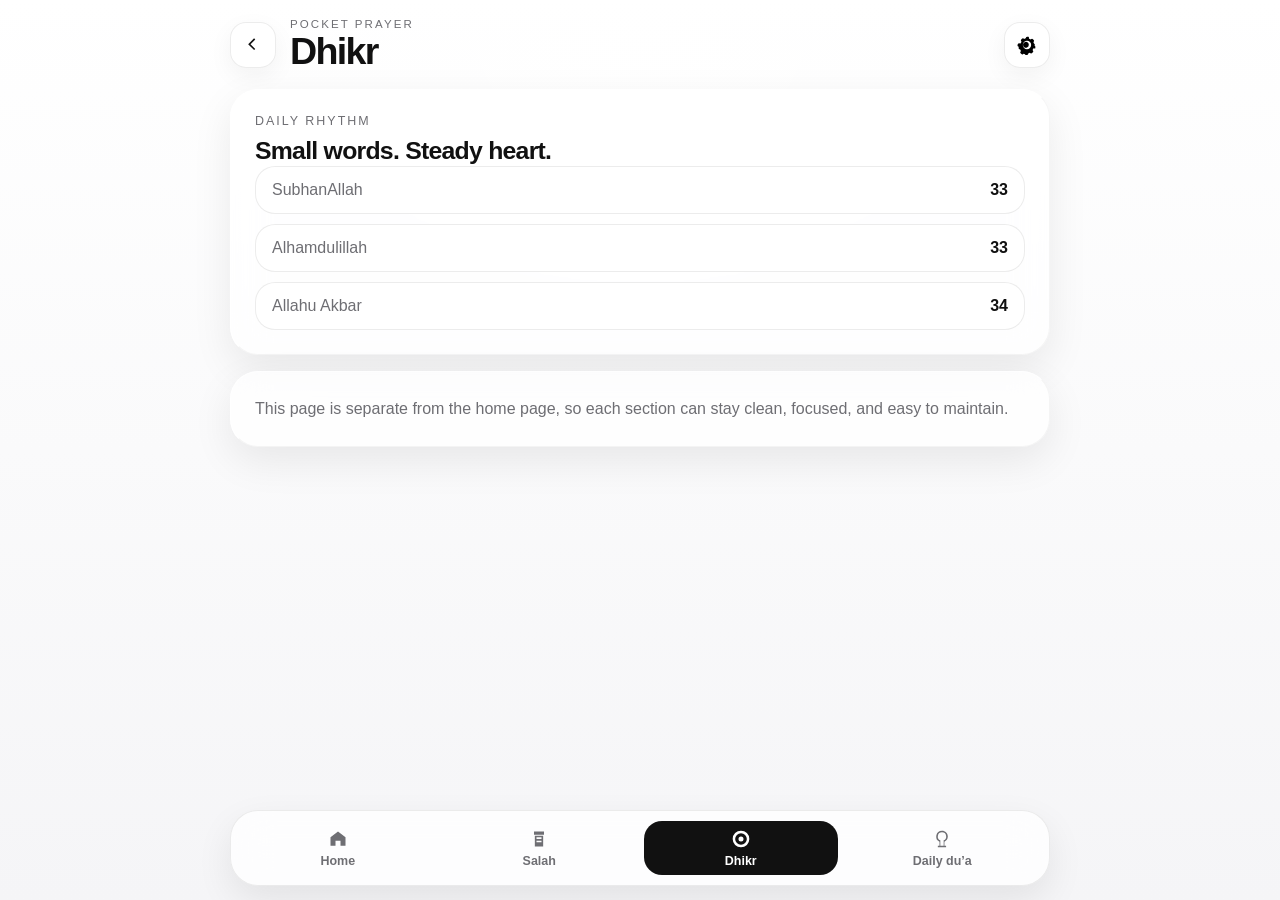
==== dhikr.html @ df2188ff "Initial commit" ====
<!DOCTYPE html>
<html lang="en">
<head>
  <meta charset="UTF-8" />
  <meta name="viewport" content="width=device-width, initial-scale=1.0, viewport-fit=cover" />
  <title>Dhikr — Pocket Prayer</title>
  <link rel="stylesheet" href="css/style.css" />
</head>
<body>
  <div class="app-shell">
    <header class="topbar">
      <div class="topbar__left">
        <a class="back-link" href="index.html" aria-label="Back to home">
          <svg viewBox="0 0 24 24" aria-hidden="true"><path d="M14.7 5.3 9 11l5.7 5.7-1.4 1.4L6.2 11l7.1-7.1 1.4 1.4Z"/></svg>
        </a>
        <div>
          <p class="eyebrow">POCKET PRAYER</p>
          <h1>Dhikr</h1>
        </div>
      </div>
      <button class="icon-button" type="button" aria-label="Open settings">
        <svg viewBox="0 0 24 24" aria-hidden="true">
          <path d="M12 8.5A3.5 3.5 0 1 0 12 15a3.5 3.5 0 0 0 0-6.5Zm9.4 2.2-.9-.2a8.1 8.1 0 0 0-.8-1.9l.5-.8a1.5 1.5 0 0 0-.2-1.9l-.9-.9a1.5 1.5 0 0 0-1.9-.2l-.8.5a8.1 8.1 0 0 0-1.9-.8l-.2-.9A1.5 1.5 0 0 0 13.8 2h-1.6A1.5 1.5 0 0 0 10.8 3l-.2.9c-.7.2-1.4.5-1.9.8l-.8-.5a1.5 1.5 0 0 0-1.9.2l-.9.9a1.5 1.5 0 0 0-.2 1.9l.5.8c-.3.6-.6 1.2-.8 1.9l-.9.2A1.5 1.5 0 0 0 2 14.2v1.6A1.5 1.5 0 0 0 3 17.2l.9.2c.2.7.5 1.4.8 1.9l-.5.8a1.5 1.5 0 0 0 .2 1.9l.9.9a1.5 1.5 0 0 0 1.9.2l.8-.5c.6.3 1.2.6 1.9.8l.2.9A1.5 1.5 0 0 0 10.2 24h1.6a1.5 1.5 0 0 0 1.5-1l.2-.9c.7-.2 1.4-.5 1.9-.8l.8.5a1.5 1.5 0 0 0 1.9-.2l.9-.9a1.5 1.5 0 0 0 .2-1.9l-.5-.8c.3-.6.6-1.2.8-1.9l.9-.2A1.5 1.5 0 0 0 22 15.8v-1.6a1.5 1.5 0 0 0-1-1.5ZM12 17a5 5 0 1 1 0-10 5 5 0 0 1 0 10Z"/>
        </svg>
      </button>
    </header>

    <main class="main">
      <section class="glass-card section-card">
        <p class="info-card__label">Daily rhythm</p>
        <h2>Small words. Steady heart.</h2>

        <div class="dhikr-stack">
          <div class="dhikr-row"><span>SubhanAllah</span><strong>33</strong></div>
          <div class="dhikr-row"><span>Alhamdulillah</span><strong>33</strong></div>
          <div class="dhikr-row"><span>Allahu Akbar</span><strong>34</strong></div>
        </div>
      </section>

      <section class="glass-card section-card">
        <p class="body-copy">This page is separate from the home page, so each section can stay clean, focused, and easy to maintain.</p>
      </section>
    </main>

    <nav class="bottom-nav" aria-label="Main navigation">
      <a class="nav-item" href="index.html">
        <span class="nav-icon" aria-hidden="true">
          <svg viewBox="0 0 24 24"><path d="M12 3 3 10v10h6v-6h6v6h6V10l-9-7Z"/></svg>
        </span>
        <span>Home</span>
      </a>
      <a class="nav-item" href="salah.html">
        <span class="nav-icon" aria-hidden="true">
          <svg viewBox="0 0 24 24"><path d="M6 3h12v4H6V3Zm1 5h10v13H7V8Zm2 2v2h6v-2H9Zm0 4v2h6v-2H9Z"/></svg>
        </span>
        <span>Salah</span>
      </a>
      <a class="nav-item nav-item--active" href="dhikr.html" aria-current="page">
        <span class="nav-icon" aria-hidden="true">
          <svg viewBox="0 0 24 24"><path d="M12 2a10 10 0 1 0 10 10A10 10 0 0 0 12 2Zm0 3a7 7 0 1 1-7 7 7 7 0 0 1 7-7Zm0 4a3 3 0 1 0 3 3 3 3 0 0 0-3-3Z"/></svg>
        </span>
        <span>Dhikr</span>
      </a>
      <a class="nav-item" href="dua.html">
        <span class="nav-icon" aria-hidden="true">
          <svg viewBox="0 0 24 24"><path d="M12 2c3.9 0 7 3.1 7 7 0 2.8-1.7 5.2-4.1 6.3V20h2v2H7v-2h2v-4.7A7 7 0 0 1 12 2Zm0 2a5 5 0 0 0-2 9.6V20h4v-6.4A5 5 0 0 0 12 4Z"/></svg>
        </span>
        <span>Daily du’a</span>
      </a>
    </nav>
  </div>
</body>
</html>
---- css/style.css ----
:root{
  --bg: #f5f5f7;
  --bg-2: #ffffff;
  --card: rgba(255,255,255,.72);
  --card-strong: rgba(255,255,255,.88);
  --border: rgba(17,17,17,.08);
  --text: #111111;
  --muted: #6e6e73;
  --shadow: 0 14px 40px rgba(0,0,0,.08);
  --radius: 28px;
  --nav-h: 76px;
  --max: 820px;
}

*{box-sizing:border-box}
html,body{width:100%;min-height:100%}
body{
  margin:0;
  font-family:-apple-system,BlinkMacSystemFont,"SF Pro Display","Segoe UI",Roboto,Arial,sans-serif;
  color:var(--text);
  background:
    radial-gradient(circle at top, rgba(255,255,255,.92) 0%, rgba(255,255,255,0) 34%),
    linear-gradient(180deg, #ffffff 0%, var(--bg) 100%);
  -webkit-font-smoothing:antialiased;
  text-rendering:optimizeLegibility;
}

a{color:inherit;text-decoration:none}
button{font:inherit}

.app-shell{
  min-height:100vh;
  padding: calc(env(safe-area-inset-top) + 18px) 18px calc(var(--nav-h) + env(safe-area-inset-bottom) + 28px);
  display:flex;
  flex-direction:column;
  align-items:center;
}

.topbar,
.main,
.bottom-nav{
  width:100%;
  max-width:var(--max);
}

.topbar{
  display:flex;
  align-items:center;
  justify-content:space-between;
  gap:16px;
  margin-bottom:18px;
}

.topbar__left{
  display:flex;
  align-items:center;
  gap:14px;
  min-width:0;
}

.brand-mark,
.icon-button,
.back-link{
  width:46px;
  height:46px;
  border-radius:16px;
  display:grid;
  place-items:center;
  background:rgba(255,255,255,.8);
  border:1px solid var(--border);
  box-shadow:0 8px 24px rgba(0,0,0,.05);
  backdrop-filter:blur(18px);
  -webkit-backdrop-filter:blur(18px);
  flex:0 0 auto;
}

.brand-mark svg,
.icon-button svg,
.back-link svg,
.nav-icon svg{
  width:20px;
  height:20px;
  fill:currentColor;
}

.eyebrow{
  margin:0 0 2px;
  font-size:.72rem;
  letter-spacing:.18em;
  color:var(--muted);
}

h1{
  margin:0;
  font-size:clamp(1.7rem, 4vw, 2.35rem);
  line-height:1.05;
  letter-spacing:-.045em;
}

h2{
  margin:0;
  font-size:clamp(1.15rem, 2.4vw, 1.55rem);
  line-height:1.2;
  letter-spacing:-.03em;
}

.main{
  display:grid;
  gap:16px;
}

.glass-card{
  background:var(--card);
  border:1px solid rgba(255,255,255,.68);
  border-bottom-color:rgba(17,17,17,.04);
  border-right-color:rgba(17,17,17,.04);
  box-shadow:var(--shadow);
  backdrop-filter:blur(18px);
  -webkit-backdrop-filter:blur(18px);
}

.hero,
.section-card,
.info-card{
  border-radius:var(--radius);
}

.hero{
  padding:24px;
}

.hero__meta{
  display:flex;
  flex-wrap:wrap;
  gap:8px;
  margin-bottom:18px;
}

.pill{
  display:inline-flex;
  align-items:center;
  justify-content:center;
  min-height:30px;
  padding:0 12px;
  border-radius:999px;
  background:rgba(17,17,17,.08);
  color:var(--text);
  font-size:.82rem;
  font-weight:600;
}

.pill--soft{
  background:rgba(255,255,255,.78);
  border:1px solid var(--border);
}

.countdown{
  display:flex;
  align-items:flex-end;
  justify-content:space-between;
  gap:16px;
  margin-bottom:14px;
}

.countdown__label{
  margin:0;
  color:var(--muted);
  font-size:.88rem;
}

.countdown__time{
  font-size:clamp(2.1rem, 6vw, 4rem);
  font-weight:700;
  letter-spacing:-.06em;
  line-height:1;
}

.hero__copy,
.body-copy,
.info-card p,
.dua-translation{
  margin:0;
  color:var(--muted);
  line-height:1.6;
}

.hero__copy{
  max-width:54ch;
  font-size:1rem;
}

.hero__actions{
  display:flex;
  gap:10px;
  flex-wrap:wrap;
  margin-top:20px;
}

.cta,
.ghost{
  min-height:46px;
  padding:0 18px;
  border-radius:16px;
  display:inline-flex;
  align-items:center;
  justify-content:center;
  font-weight:600;
  letter-spacing:-.01em;
}

.cta{
  background:var(--text);
  color:#fff;
}

.ghost{
  background:rgba(255,255,255,.8);
  border:1px solid var(--border);
}

.overview-grid{
  display:grid;
  gap:16px;
  grid-template-columns:repeat(2, minmax(0,1fr));
}

.info-card{
  padding:20px;
}

.info-card__label{
  margin:0 0 8px;
  font-size:.78rem;
  letter-spacing:.16em;
  text-transform:uppercase;
  color:var(--muted);
}

.section-card{
  padding:20px;
}

.section-head{
  display:flex;
  align-items:flex-start;
  justify-content:space-between;
  gap:12px;
  margin-bottom:16px;
}

.time-list,
.dhikr-stack{
  display:grid;
  gap:10px;
}

.time-row,
.dhikr-row{
  display:flex;
  align-items:center;
  justify-content:space-between;
  gap:16px;
  padding:14px 16px;
  border-radius:20px;
  background:var(--card-strong);
  border:1px solid var(--border);
}

.time-row span,
.dhikr-row span{
  color:var(--muted);
}

.time-row--active{
  background:rgba(17,17,17,.95);
  color:#fff;
}

.time-row--active span{
  color:rgba(255,255,255,.72);
}

.dua-panel{
  margin-top:12px;
  padding:20px;
  border-radius:22px;
  background:var(--card-strong);
  border:1px solid var(--border);
}

.dua-arabic{
  margin:0 0 12px;
  font-size:clamp(1.6rem, 4vw, 2.4rem);
  line-height:1.8;
  direction:rtl;
  text-align:right;
  letter-spacing:0;
}

.dua-translation{
  font-size:1rem;
}

.bottom-nav{
  position:fixed;
  left:50%;
  bottom:calc(14px + env(safe-area-inset-bottom));
  transform:translateX(-50%);
  height:var(--nav-h);
  display:grid;
  grid-template-columns:repeat(4, 1fr);
  gap:8px;
  padding:10px;
  border-radius:28px;
  background:rgba(255,255,255,.8);
  border:1px solid rgba(17,17,17,.08);
  box-shadow:0 14px 36px rgba(0,0,0,.08);
  backdrop-filter:blur(18px);
  -webkit-backdrop-filter:blur(18px);
}

.nav-item{
  border-radius:18px;
  display:flex;
  flex-direction:column;
  align-items:center;
  justify-content:center;
  gap:4px;
  font-size:.78rem;
  font-weight:600;
  color:var(--muted);
  transition:transform .16s ease, background-color .16s ease, color .16s ease;
}

.nav-item--active{
  background:var(--text);
  color:#fff;
}

.nav-item:active{transform:scale(.98)}

.nav-icon{
  width:22px;
  height:22px;
  display:grid;
  place-items:center;
}

@media (max-width: 640px){
  .overview-grid{
    grid-template-columns:1fr;
  }

  .countdown{
    align-items:flex-start;
    flex-direction:column;
  }
}

@media (min-width: 900px){
  .hero{
    padding:30px;
  }

  .section-card,
  .info-card{
    padding:24px;
  }
}
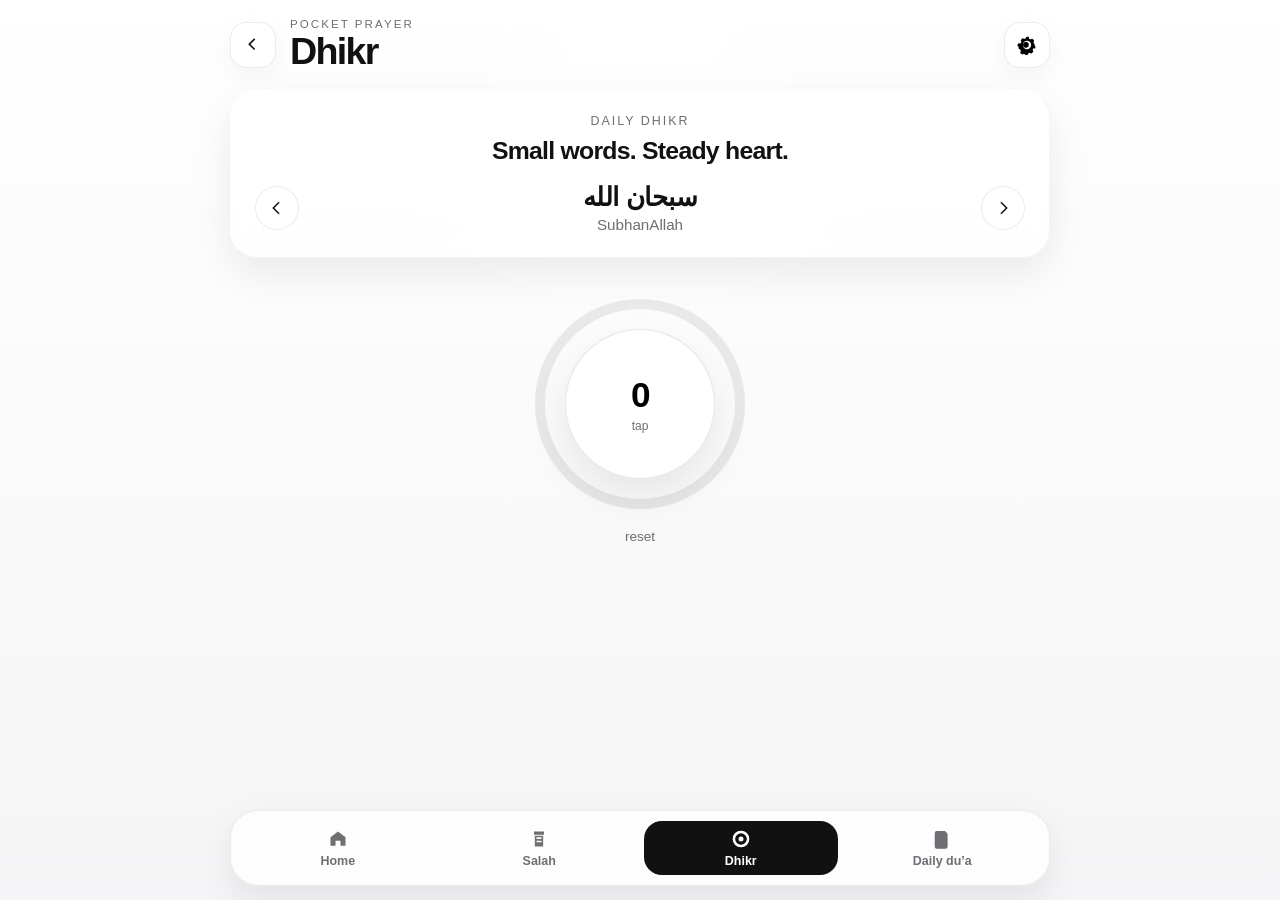
==== commit 6e84b652: "added dhikr feature" ====
--- a/dhikr.html
+++ b/dhikr.html
@@ -26,21 +26,48 @@
     </header>
 
     <main class="main">
-      <section class="glass-card section-card">
-        <p class="info-card__label">Daily rhythm</p>
-        <h2>Small words. Steady heart.</h2>
 
-        <div class="dhikr-stack">
-          <div class="dhikr-row"><span>SubhanAllah</span><strong>33</strong></div>
-          <div class="dhikr-row"><span>Alhamdulillah</span><strong>33</strong></div>
-          <div class="dhikr-row"><span>Allahu Akbar</span><strong>34</strong></div>
-        </div>
-      </section>
+  <section class="glass-card section-card dhikr-header">
+    <p class="info-card__label">Daily Dhikr</p>
+    <h2>Small words. Steady heart.</h2>
 
-      <section class="glass-card section-card">
-        <p class="body-copy">This page is separate from the home page, so each section can stay clean, focused, and easy to maintain.</p>
-      </section>
-    </main>
+    <div class="dhikr-nav">
+      <button id="prevDhikr" class="nav-circle" aria-label="Previous dhikr">
+        <svg viewBox="0 0 24 24"><path d="M15.5 19 8.5 12l7-7-1.4-1.4L5.7 12l8.4 8.4 1.4-1.4Z"/></svg>
+      </button>
+
+      <div class="dhikr-title">
+        <span id="dhikrArabic">سبحان الله</span>
+        <small id="dhikrTrans">SubhanAllah</small>
+      </div>
+
+      <button id="nextDhikr" class="nav-circle" aria-label="Next dhikr">
+        <svg viewBox="0 0 24 24"><path d="M8.5 5 15.5 12l-7 7 1.4 1.4L18.3 12 9.9 3.6 8.5 5Z"/></svg>
+      </button>
+    </div>
+  </section>
+
+  <section class="dhikr-counter">
+
+    <div class="ring-wrapper">
+
+      <svg class="progress-ring" width="220" height="220">
+        <circle class="ring-bg" cx="110" cy="110" r="100"></circle>
+        <circle id="ringProgress" class="ring-progress" cx="110" cy="110" r="100"></circle>
+      </svg>
+
+      <button id="tapCircle" class="tap-circle" aria-label="Tap to count">
+        <div class="count" id="count">0</div>
+        <div class="hint">tap</div>
+      </button>
+
+    </div>
+
+    <button id="resetBtn" class="reset-btn">reset</button>
+
+  </section>
+
+</main>
 
     <nav class="bottom-nav" aria-label="Main navigation">
       <a class="nav-item" href="index.html">
@@ -63,11 +90,26 @@
       </a>
       <a class="nav-item" href="dua.html">
         <span class="nav-icon" aria-hidden="true">
-          <svg viewBox="0 0 24 24"><path d="M12 2c3.9 0 7 3.1 7 7 0 2.8-1.7 5.2-4.1 6.3V20h2v2H7v-2h2v-4.7A7 7 0 0 1 12 2Zm0 2a5 5 0 0 0-2 9.6V20h4v-6.4A5 5 0 0 0 12 4Z"/></svg>
+          <svg viewBox="0 0 24 24" fill="none" xmlns="http://www.w3.org/2000/svg">
+
+  <!-- paper shape -->
+  <path d="M6 3h9l3 3v15a2 2 0 0 1-2 2H6a2 2 0 0 1-2-2V5a2 2 0 0 1 2-2z"
+        stroke="currentColor"
+        stroke-width="1.5"
+        stroke-linejoin="round"/>
+
+  <!-- inner lines -->
+  <path d="M8 10h8M8 13h8M8 16h6"
+        stroke="currentColor"
+        stroke-width="1.5"
+        stroke-linecap="round"/>
+
+</svg>
         </span>
         <span>Daily du’a</span>
       </a>
     </nav>
   </div>
+  <script src="js/script.js"></script>
 </body>
 </html>
--- a/css/style.css
+++ b/css/style.css
@@ -367,3 +367,595 @@
     padding:24px;
   }
 }
+
+
+/* =========================================
+   SALAH TRACKER
+========================================= */
+
+.salah-tracker {
+  display: flex;
+  flex-direction: column;
+  gap: 1rem;
+}
+
+.tracker-datebar,
+.tracker-progress,
+.tracker-item {
+  background: rgba(255, 255, 255, 0.72);
+  border: 1px solid rgba(15, 23, 42, 0.08);
+  box-shadow: 0 12px 30px rgba(15, 23, 42, 0.06);
+  backdrop-filter: blur(18px);
+  -webkit-backdrop-filter: blur(18px);
+}
+
+.tracker-datebar {
+  display: flex;
+  align-items: center;
+  justify-content: space-between;
+  gap: 1rem;
+  padding: 1rem 1.1rem;
+  border-radius: 24px;
+}
+
+.tracker-datecopy {
+  flex: 1;
+  text-align: center;
+}
+
+.tracker-date-label {
+  margin: 0;
+  font-size: 0.78rem;
+  letter-spacing: 0.12em;
+  text-transform: uppercase;
+  color: rgba(15, 23, 42, 0.55);
+}
+
+.tracker-datecopy h3 {
+  margin: 0.25rem 0 0;
+  font-size: 1.15rem;
+  line-height: 1.3;
+  color: #0f172a;
+}
+
+.date-nav-btn {
+  width: 46px;
+  height: 46px;
+  border: none;
+  border-radius: 999px;
+  display: grid;
+  place-items: center;
+  background: rgba(15, 23, 42, 0.06);
+  color: #0f172a;
+  cursor: pointer;
+  transition: transform 0.2s ease, background 0.2s ease, opacity 0.2s ease;
+  flex-shrink: 0;
+}
+
+.date-nav-btn:hover {
+  transform: translateY(-1px);
+  background: rgba(15, 23, 42, 0.1);
+}
+
+.date-nav-btn:disabled {
+  opacity: 0.35;
+  cursor: not-allowed;
+  transform: none;
+}
+
+.date-nav-btn svg {
+  width: 18px;
+  height: 18px;
+  fill: currentColor;
+}
+
+.tracker-progress {
+  padding: 1rem 1.1rem 1.05rem;
+  border-radius: 24px;
+}
+
+.tracker-progress__top {
+  display: flex;
+  align-items: center;
+  justify-content: space-between;
+  gap: 1rem;
+  margin-bottom: 0.75rem;
+  font-size: 0.95rem;
+  color: #0f172a;
+}
+
+.progress-track {
+  width: 100%;
+  height: 11px;
+  border-radius: 999px;
+  background: rgba(15, 23, 42, 0.08);
+  overflow: hidden;
+}
+
+.progress-fill {
+  width: 0%;
+  height: 100%;
+  border-radius: inherit;
+  background: linear-gradient(90deg, #0f172a, #64748b);
+  transition: width 0.25s ease;
+}
+
+.tracker-progress__meta {
+  margin: 0.7rem 0 0;
+  font-size: 0.92rem;
+  color: rgba(15, 23, 42, 0.68);
+}
+
+.tracker-list {
+  display: grid;
+  gap: 0.75rem;
+}
+
+.tracker-item {
+  position: relative;
+  display: grid;
+  grid-template-columns: 24px minmax(0, 1fr) auto;
+  align-items: center;
+  gap: 0.9rem;
+  width: 100%;
+  padding: 1rem 1.05rem;
+  border-radius: 22px;
+  border: 1px solid rgba(15, 23, 42, 0.08);
+  background: rgba(255, 255, 255, 0.72);
+  box-shadow: 0 10px 28px rgba(15, 23, 42, 0.05);
+  cursor: pointer;
+  user-select: none;
+  transition: transform 0.2s ease, border-color 0.2s ease, background 0.2s ease;
+}
+
+.tracker-item:hover {
+  transform: translateY(-1px);
+}
+
+.tracker-item.is-done {
+  background: rgba(15, 23, 42, 0.04);
+  border-color: rgba(15, 23, 42, 0.14);
+}
+
+.tracker-checkbox {
+  position: absolute;
+  inset: 0;
+  opacity: 0;
+  cursor: pointer;
+}
+
+.tracker-item__check {
+  width: 24px;
+  height: 24px;
+  border-radius: 999px;
+  border: 2px solid rgba(15, 23, 42, 0.22);
+  display: grid;
+  place-items: center;
+  transition: background 0.2s ease, border-color 0.2s ease, transform 0.2s ease;
+}
+
+.tracker-item__check::after {
+  content: "";
+  width: 10px;
+  height: 10px;
+  border-radius: 999px;
+  transform: scale(0);
+  transition: transform 0.2s ease;
+  background: #0f172a;
+}
+
+.tracker-item.is-done .tracker-item__check {
+  background: #0f172a;
+  border-color: #0f172a;
+}
+
+.tracker-item.is-done .tracker-item__check::after {
+  transform: scale(1);
+  background: #fff;
+}
+
+.tracker-item__label {
+  font-weight: 600;
+  color: #0f172a;
+}
+
+.tracker-item__status {
+  font-size: 0.86rem;
+  color: rgba(15, 23, 42, 0.58);
+}
+
+.tracker-item.is-done .tracker-item__label,
+.tracker-item.is-done .tracker-item__status {
+  color: rgba(15, 23, 42, 0.85);
+}
+
+.tracker-note {
+  margin: 0;
+  font-size: 0.9rem;
+  color: rgba(15, 23, 42, 0.55);
+  text-align: center;
+}
+
+@media (max-width: 640px) {
+  .tracker-datebar {
+    padding: 0.9rem;
+  }
+
+  .tracker-datecopy h3 {
+    font-size: 1rem;
+  }
+
+  .date-nav-btn {
+    width: 42px;
+    height: 42px;
+  }
+
+  .tracker-progress,
+  .tracker-item {
+    padding: 0.95rem;
+  }
+
+  .tracker-item {
+    grid-template-columns: 22px minmax(0, 1fr);
+  }
+
+  .tracker-item__status {
+    grid-column: 2;
+    justify-self: start;
+    margin-top: 0.2rem;
+  }
+}
+
+/* =========================================
+   DU'A DIRECTORY ACCORDION
+========================================= */
+
+.accordion-list {
+  display: grid;
+  gap: 12px;
+}
+
+.accordion-item {
+  border-radius: 22px;
+  overflow: hidden;
+  border: 1px solid rgba(17, 17, 17, 0.08);
+  background: rgba(255, 255, 255, 0.74);
+  box-shadow: 0 10px 28px rgba(0, 0, 0, 0.05);
+  backdrop-filter: blur(18px);
+  -webkit-backdrop-filter: blur(18px);
+}
+
+.accordion-toggle {
+  width: 100%;
+  min-height: 56px;
+  padding: 0 18px;
+  display: flex;
+  align-items: center;
+  justify-content: space-between;
+  gap: 14px;
+  border: 0;
+  background: transparent;
+  color: var(--text);
+  cursor: pointer;
+  text-align: left;
+}
+
+.accordion-title {
+  font-size: 1rem;
+  font-weight: 650;
+  letter-spacing: -0.02em;
+}
+
+.accordion-arrow {
+  width: 34px;
+  height: 34px;
+  border-radius: 999px;
+
+  display: grid;
+  place-items: center;
+
+  background: rgba(255, 255, 255, 0.65);
+  border: 1px solid rgba(17, 17, 17, 0.08);
+
+  box-shadow: 0 6px 18px rgba(0, 0, 0, 0.06);
+  backdrop-filter: blur(16px);
+  -webkit-backdrop-filter: blur(16px);
+
+  transition: transform 0.25s ease, background 0.25s ease, box-shadow 0.25s ease;
+  flex-shrink: 0;
+}
+
+.accordion-arrow__icon {
+  width: 18px;
+  height: 18px;
+  color: var(--muted);
+
+  transition: transform 0.25s ease, color 0.25s ease;
+}
+
+/* OPEN STATE */
+.accordion-item.is-open .accordion-arrow {
+  background: rgba(17, 17, 17, 0.04);
+  box-shadow: 0 10px 22px rgba(0, 0, 0, 0.08);
+}
+
+.accordion-item.is-open .accordion-arrow__icon {
+  transform: rotate(180deg);
+  color: var(--text);
+}
+
+/* PRESS FEEDBACK */
+.accordion-toggle:active .accordion-arrow {
+  transform: scale(0.94);
+}
+
+.accordion-panel {
+  display: grid;
+  gap: 8px;
+  padding: 0 18px 18px;
+  max-height: 0;
+  overflow: hidden;
+  opacity: 0;
+  transition: max-height 0.35s ease, opacity 0.22s ease;
+}
+
+.accordion-item.is-open .accordion-panel {
+  opacity: 1;
+}
+
+.dua-link {
+  display: block;
+  padding: 14px 16px;
+  border-radius: 16px;
+  background: rgba(255, 255, 255, 0.82);
+  border: 1px solid rgba(17, 17, 17, 0.07);
+  color: var(--text);
+  font-weight: 600;
+  letter-spacing: -0.01em;
+  transition: transform 0.16s ease, background-color 0.16s ease, border-color 0.16s ease;
+}
+
+.dua-link:hover {
+  transform: translateY(-1px);
+  background: rgba(17, 17, 17, 0.03);
+  border-color: rgba(17, 17, 17, 0.12);
+}
+
+.dua-link:active {
+  transform: scale(0.99);
+}
+
+.dua-back-link {
+  margin-top: 8px;
+  margin-bottom: 18px;
+}
+
+.dua-page {
+  display: grid;
+  gap: 18px;
+}
+
+.dua-page__title {
+  margin: 0;
+  font-size: clamp(1.35rem, 3vw, 1.8rem);
+  line-height: 1.2;
+  letter-spacing: -0.04em;
+}
+
+.dua-arabic {
+  margin: 0;
+  font-size: clamp(1.8rem, 5vw, 3rem);
+  line-height: 1.9;
+  direction: rtl;
+  text-align: right;
+  letter-spacing: 0;
+  color: var(--text);
+}
+
+.dua-transliteration {
+  margin: 0;
+  font-size: 1rem;
+  line-height: 1.7;
+  color: var(--muted);
+  font-style: italic;
+}
+
+.dua-meaning {
+  display: grid;
+  gap: 8px;
+  padding-top: 6px;
+}
+
+/* =========================================
+   DHIKR MODULE
+========================================= */
+
+.dhikr-header{
+  text-align:center;
+}
+
+.dhikr-nav{
+  margin-top:16px;
+  display:flex;
+  align-items:center;
+  justify-content:space-between;
+  gap:12px;
+}
+
+.nav-circle{
+  width:44px;
+  height:44px;
+  border-radius:999px;
+  border:1px solid var(--border);
+  background:rgba(255,255,255,.7);
+  display:grid;
+  place-items:center;
+  backdrop-filter:blur(18px);
+  -webkit-backdrop-filter:blur(18px);
+  transition:transform .15s ease;
+}
+
+.nav-circle:active{
+  transform:scale(.92);
+}
+
+.nav-circle svg{
+  width:18px;
+  height:18px;
+  fill:var(--text);
+}
+
+.dhikr-title{
+  display:flex;
+  flex-direction:column;
+  gap:4px;
+}
+
+.dhikr-title span{
+  font-size:1.6rem;
+  font-weight:600;
+  letter-spacing:-0.02em;
+}
+
+.dhikr-title small{
+  color:var(--muted);
+  font-size:.95rem;
+}
+
+/* CENTER COUNTER */
+.dhikr-counter{
+  margin-top:20px;
+  display:flex;
+  flex-direction:column;
+  align-items:center;
+  gap:14px;
+}
+
+.ring-wrapper{
+  position:relative;
+  width:220px;
+  height:220px;
+  display:grid;
+  place-items:center;
+}
+
+/* SVG RING */
+.progress-ring{
+  position:absolute;
+  transform:rotate(-90deg);
+}
+
+.ring-bg{
+  fill:none;
+  stroke:rgba(17,17,17,.08);
+  stroke-width:10;
+}
+
+.ring-progress{
+  fill:none;
+  stroke:#111;
+  stroke-width:10;
+  stroke-linecap:round;
+  stroke-dasharray:628;
+  stroke-dashoffset:628;
+  transition:stroke-dashoffset .25s ease;
+}
+
+/* TAP BUTTON */
+.tap-circle{
+  width:150px;
+  height:150px;
+  border-radius:999px;
+  border:1px solid rgba(17,17,17,.1);
+  background:rgba(255,255,255,.85);
+  backdrop-filter:blur(18px);
+  -webkit-backdrop-filter:blur(18px);
+  box-shadow:0 18px 40px rgba(0,0,0,.08);
+  display:flex;
+  flex-direction:column;
+  align-items:center;
+  justify-content:center;
+  gap:4px;
+  transition:transform .12s ease;
+  outline:none;
+  -webkit-tap-highlight-color:transparent;
+}
+
+.tap-circle:active{
+  transform:scale(.96);
+}
+
+.count{
+  font-size:2.2rem;
+  font-weight:700;
+  letter-spacing:-0.04em;
+}
+
+.hint{
+  font-size:.75rem;
+  color:var(--muted);
+}
+
+/* RESET */
+.reset-btn{
+  border:none;
+  background:transparent;
+  color:var(--muted);
+  font-size:.85rem;
+  cursor:pointer;
+  transition:opacity .2s ease;
+}
+
+.reset-btn:active{
+  opacity:.5;
+}
+
+/* =========================================
+   FULL ANDROID TAP HIGHLIGHT KILLER
+========================================= */
+
+html,
+body,
+* {
+  -webkit-tap-highlight-color: transparent !important;
+  -webkit-touch-callout: none !important;
+}
+
+a,
+button,
+.nav-item,
+.accordion-toggle,
+.dua-link {
+  -webkit-appearance: none !important;
+  appearance: none !important;
+  -webkit-tap-highlight-color: transparent !important;
+  -webkit-touch-callout: none !important;
+  touch-action: manipulation;
+  user-select: none;
+  outline: none !important;
+  background-image: none !important;
+}
+
+/* kill the pressed blue/grey flash */
+a:active,
+button:active,
+.nav-item:active,
+.accordion-toggle:active,
+.dua-link:active {
+  background: transparent !important;
+  background-color: transparent !important;
+  color: inherit !important;
+  outline: none !important;
+  box-shadow: none !important;
+}
+
+/* keep a clean focus style for keyboard users */
+a:focus-visible,
+button:focus-visible,
+.nav-item:focus-visible,
+.accordion-toggle:focus-visible,
+.dua-link:focus-visible {
+  outline: 2px solid rgba(17, 17, 17, 0.15) !important;
+  outline-offset: 3px;
+  border-radius: 14px;
+}
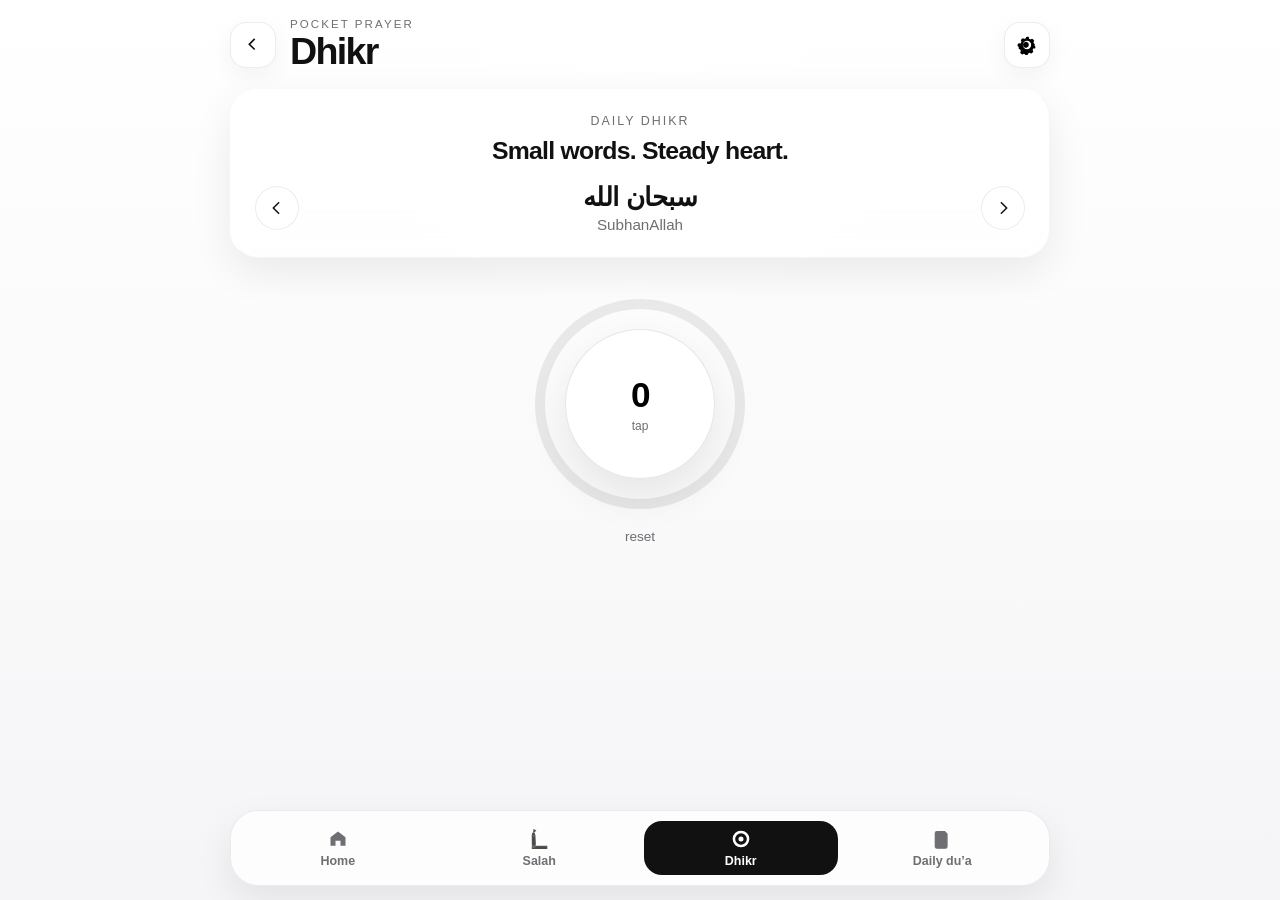
==== commit ba9d5b26: "added svg salah" ====
--- a/dhikr.html
+++ b/dhikr.html
@@ -78,7 +78,56 @@
       </a>
       <a class="nav-item" href="salah.html">
         <span class="nav-icon" aria-hidden="true">
-          <svg viewBox="0 0 24 24"><path d="M6 3h12v4H6V3Zm1 5h10v13H7V8Zm2 2v2h6v-2H9Zm0 4v2h6v-2H9Z"/></svg>
+          <svg
+   width="24mm"
+   height="24mm"
+   viewBox="0 0 24 24"
+   version="1.1"
+   id="svg1"
+   xmlns="http://www.w3.org/2000/svg"
+   xmlns:svg="http://www.w3.org/2000/svg">
+  <defs
+     id="defs1">
+    <linearGradient
+       id="swatch28">
+      <stop
+         style="stop-color:#000000;stop-opacity:1;"
+         offset="0"
+         id="stop28" />
+    </linearGradient>
+  </defs>
+  <g
+     id="layer1"
+     style="fill:#000000;fill-opacity:1;stroke:#ffffff;stroke-opacity:1">
+    <ellipse
+       style="fill:#4b4b4b;fill-opacity:1;fill-rule:evenodd;stroke:#ffffff;stroke-width:0.144042;stroke-dasharray:none;stroke-opacity:1"
+       id="path1"
+       cx="6.3236856"
+       cy="2.4639521"
+       rx="1.5707604"
+       ry="1.6299863" />
+    <path
+       style="fill:#4b4b4b;fill-opacity:1;fill-rule:evenodd;stroke:#ffffff;stroke-width:0.166037;stroke-dasharray:none;stroke-opacity:1"
+       d="m 3.334217,20.243319 v 4.464922 h 18.733312 l -0.122411,-4.602557 z"
+       id="path7" />
+    <path
+       style="fill:#4b4b4b;fill-opacity:1;fill-rule:evenodd;stroke:#ffffff;stroke-width:0.168316;stroke-dasharray:none;stroke-opacity:1"
+       d="M 4.9818916,3.5562697 3.7266662,4.9722421 3.2505464,7.5412206 3.2721534,13.7715 l 0.064923,5.704343 0.562688,0.525932 c 0.4541824,0.09423 -0.3676497,-0.163593 0.908954,0.42479 0.066465,-0.01486 1.556524,0.176893 1.839551,-0.04046 l 0.90897,-0.26296 0.735816,-0.667534 L 8.1415634,14.014234 7.7520114,8.4312599 6.9512704,4.5676737 6.0423159,4.3249354 Z"
+       id="path2" />
+    <path
+       style="fill:#4b4b4b;fill-opacity:1;fill-rule:evenodd;stroke:#ffffff;stroke-width:0.168316;stroke-dasharray:none;stroke-opacity:1"
+       d="m 5.3930876,7.0152904 c 0.4280043,0.013268 0.6925313,1.0114077 0.6925313,1.0114077 L 7.3408434,7.7839594 7.5789014,7.4805377 8.0766664,8.1885238 7.8386084,8.8155945 7.1244264,8.9167376 5.7177092,9.2201608 c 0,0 -0.983079,-0.7846578 -0.9955216,-1.3552859 -0.00767,-0.3519108 0.2945303,-0.8612922 0.6709,-0.8495845 z"
+       id="path4" />
+    <path
+       style="fill:#4b4b4b;fill-opacity:1;fill-rule:evenodd;stroke:#ffffff;stroke-width:0.168316;stroke-dasharray:none;stroke-opacity:1"
+       d="M 5.6744287,0.03656946 4.8736809,0.94683525 8.0766674,2.8078263 8.8341304,1.9177864 Z"
+       id="path5" />
+    <path
+       style="fill:#4b4b4b;fill-opacity:1;fill-rule:evenodd;stroke:#ffffff;stroke-width:0.168316;stroke-dasharray:none;stroke-opacity:1"
+       d="m 4.5274149,20.365884 -0.043293,1.881217 2.4238815,0.04047 0.476119,-0.404563 -0.346271,-0.343883 -1.4283534,-0.04047 0.021607,-0.950726 z"
+       id="path6" />
+  </g>
+</svg>
         </span>
         <span>Salah</span>
       </a>
